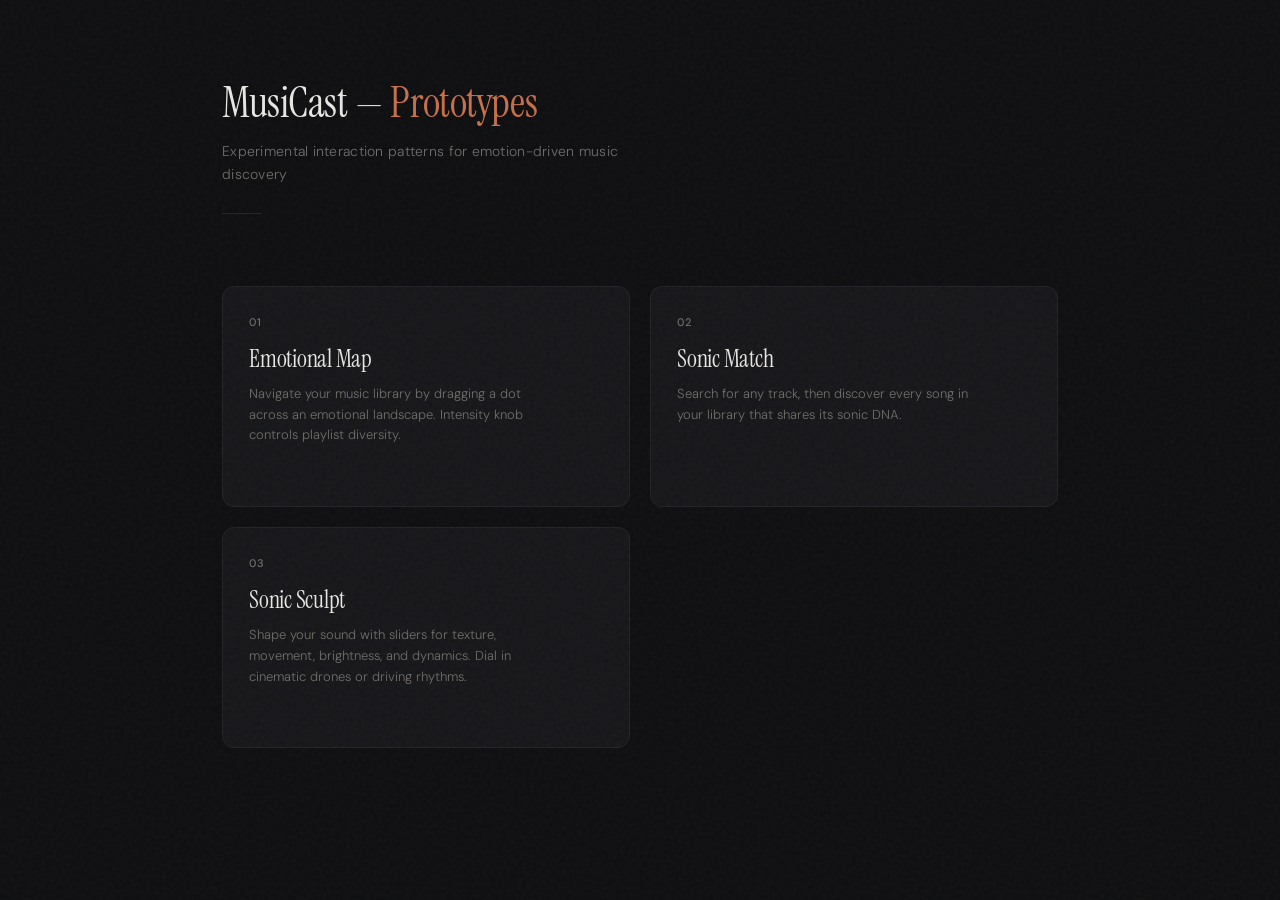
==== prototypes/index.html @ 8680b243 "Split analyzer into db/extractor/analyzer, add librosa feature extraction and prototypes Architectur" ====
<!DOCTYPE html>
<html lang="en">
<head>
<meta charset="UTF-8">
<meta name="viewport" content="width=device-width, initial-scale=1.0">
<title>MusiCast — Prototypes</title>
<style>
  @import url('https://fonts.googleapis.com/css2?family=DM+Sans:ital,opsz,wght@0,9..40,300;0,9..40,400;0,9..40,500;1,9..40,300&family=Instrument+Serif:ital@0;1&display=swap');

  *, *::before, *::after { margin: 0; padding: 0; box-sizing: border-box; }

  :root {
    --bg: #0e0e10;
    --surface: #161619;
    --border: #222226;
    --text: #e8e6e3;
    --text-muted: #6e6d6a;
    --accent: #c4704b;
    --accent-glow: rgba(196, 112, 75, 0.08);
  }

  body {
    font-family: 'DM Sans', sans-serif;
    background: var(--bg);
    color: var(--text);
    min-height: 100vh;
    -webkit-font-smoothing: antialiased;
  }

  /* --- Grain overlay --- */
  body::after {
    content: '';
    position: fixed; inset: 0;
    background-image: url("data:image/svg+xml,%3Csvg viewBox='0 0 256 256' xmlns='http://www.w3.org/2000/svg'%3E%3Cfilter id='n'%3E%3CfeTurbulence type='fractalNoise' baseFrequency='0.9' numOctaves='4' stitchTiles='stitch'/%3E%3C/filter%3E%3Crect width='100%25' height='100%25' filter='url(%23n)' opacity='0.04'/%3E%3C/svg%3E");
    pointer-events: none;
    z-index: 100;
  }

  .page {
    max-width: 900px;
    margin: 0 auto;
    padding: 80px 32px 120px;
  }

  /* --- Header --- */
  .header {
    margin-bottom: 72px;
  }

  .header h1 {
    font-family: 'Instrument Serif', serif;
    font-weight: 400;
    font-size: 42px;
    letter-spacing: -0.01em;
    line-height: 1.1;
    color: var(--text);
  }

  .header h1 span {
    color: var(--accent);
  }

  .header p {
    margin-top: 14px;
    font-size: 14px;
    font-weight: 300;
    color: var(--text-muted);
    letter-spacing: 0.02em;
    max-width: 440px;
    line-height: 1.6;
  }

  .divider {
    width: 40px;
    height: 1px;
    background: var(--border);
    margin-top: 28px;
  }

  /* --- Prototype grid --- */
  .grid {
    display: grid;
    grid-template-columns: repeat(auto-fill, minmax(280px, 1fr));
    gap: 20px;
  }

  .card {
    position: relative;
    display: flex;
    flex-direction: column;
    justify-content: space-between;
    background: var(--surface);
    border: 1px solid var(--border);
    border-radius: 12px;
    padding: 28px 26px 24px;
    min-height: 210px;
    text-decoration: none;
    color: inherit;
    transition: border-color 0.4s ease, box-shadow 0.4s ease, transform 0.3s ease;
    overflow: hidden;
  }

  .card::before {
    content: '';
    position: absolute;
    top: -60px; right: -60px;
    width: 160px; height: 160px;
    border-radius: 50%;
    background: var(--accent-glow);
    filter: blur(40px);
    opacity: 0;
    transition: opacity 0.5s ease;
    pointer-events: none;
  }

  .card:hover {
    border-color: rgba(196, 112, 75, 0.25);
    box-shadow: 0 4px 40px rgba(0, 0, 0, 0.3);
    transform: translateY(-2px);
  }

  .card:hover::before {
    opacity: 1;
  }

  .card-number {
    font-size: 11px;
    font-weight: 500;
    letter-spacing: 0.08em;
    color: var(--text-muted);
    margin-bottom: 16px;
  }

  .card-body {
    flex: 1;
  }

  .card h2 {
    font-family: 'Instrument Serif', serif;
    font-weight: 400;
    font-size: 24px;
    line-height: 1.2;
    margin-bottom: 10px;
    letter-spacing: -0.01em;
  }

  .card p {
    font-size: 13px;
    font-weight: 300;
    color: var(--text-muted);
    line-height: 1.6;
    max-width: 300px;
  }

  .card-footer {
    display: flex;
    align-items: center;
    gap: 6px;
    margin-top: 20px;
    font-size: 12px;
    font-weight: 400;
    color: var(--accent);
    letter-spacing: 0.02em;
    opacity: 0;
    transform: translateX(-4px);
    transition: opacity 0.3s ease, transform 0.3s ease;
  }

  .card:hover .card-footer {
    opacity: 1;
    transform: translateX(0);
  }

  .card-footer svg {
    width: 14px; height: 14px;
    stroke: var(--accent);
    fill: none;
    stroke-width: 2;
    stroke-linecap: round;
    stroke-linejoin: round;
  }

  /* --- Entrance animation --- */
  @keyframes fadeUp {
    from { opacity: 0; transform: translateY(16px); }
    to { opacity: 1; transform: translateY(0); }
  }

  .header { animation: fadeUp 0.6s ease both; }
  .card { animation: fadeUp 0.6s ease both; }
  .card:nth-child(1) { animation-delay: 0.15s; }
  .card:nth-child(2) { animation-delay: 0.25s; }
  .card:nth-child(3) { animation-delay: 0.35s; }
  .card:nth-child(4) { animation-delay: 0.45s; }
</style>
</head>
<body>

<div class="page">
  <header class="header">
    <h1>MusiCast — <span>Prototypes</span></h1>
    <p>Experimental interaction patterns for emotion-driven music discovery</p>
    <div class="divider"></div>
  </header>

  <div class="grid">

    <a href="emotional-map.html" class="card">
      <span class="card-number">01</span>
      <div class="card-body">
        <h2>Emotional Map</h2>
        <p>Navigate your music library by dragging a dot across an emotional landscape. Intensity knob controls playlist diversity.</p>
      </div>
      <div class="card-footer">
        Open prototype
        <svg viewBox="0 0 24 24"><line x1="5" y1="12" x2="19" y2="12"/><polyline points="12 5 19 12 12 19"/></svg>
      </div>
    </a>

    <a href="sonic-match.html" class="card">
      <span class="card-number">02</span>
      <div class="card-body">
        <h2>Sonic Match</h2>
        <p>Search for any track, then discover every song in your library that shares its sonic DNA.</p>
      </div>
      <div class="card-footer">
        Open prototype
        <svg viewBox="0 0 24 24"><line x1="5" y1="12" x2="19" y2="12"/><polyline points="12 5 19 12 12 19"/></svg>
      </div>
    </a>

    <a href="sonic-sculpt.html" class="card">
      <span class="card-number">03</span>
      <div class="card-body">
        <h2>Sonic Sculpt</h2>
        <p>Shape your sound with sliders for texture, movement, brightness, and dynamics. Dial in cinematic drones or driving rhythms.</p>
      </div>
      <div class="card-footer">
        Open prototype
        <svg viewBox="0 0 24 24"><line x1="5" y1="12" x2="19" y2="12"/><polyline points="12 5 19 12 12 19"/></svg>
      </div>
    </a>

    <!-- Add more cards here:
    <a href="next-prototype.html" class="card">
      <span class="card-number">02</span>
      <div class="card-body">
        <h2>Title</h2>
        <p>Description.</p>
      </div>
      <div class="card-footer">
        Open prototype
        <svg viewBox="0 0 24 24"><line x1="5" y1="12" x2="19" y2="12"/><polyline points="12 5 19 12 12 19"/></svg>
      </div>
    </a>
    -->

  </div>
</div>

</body>
</html>
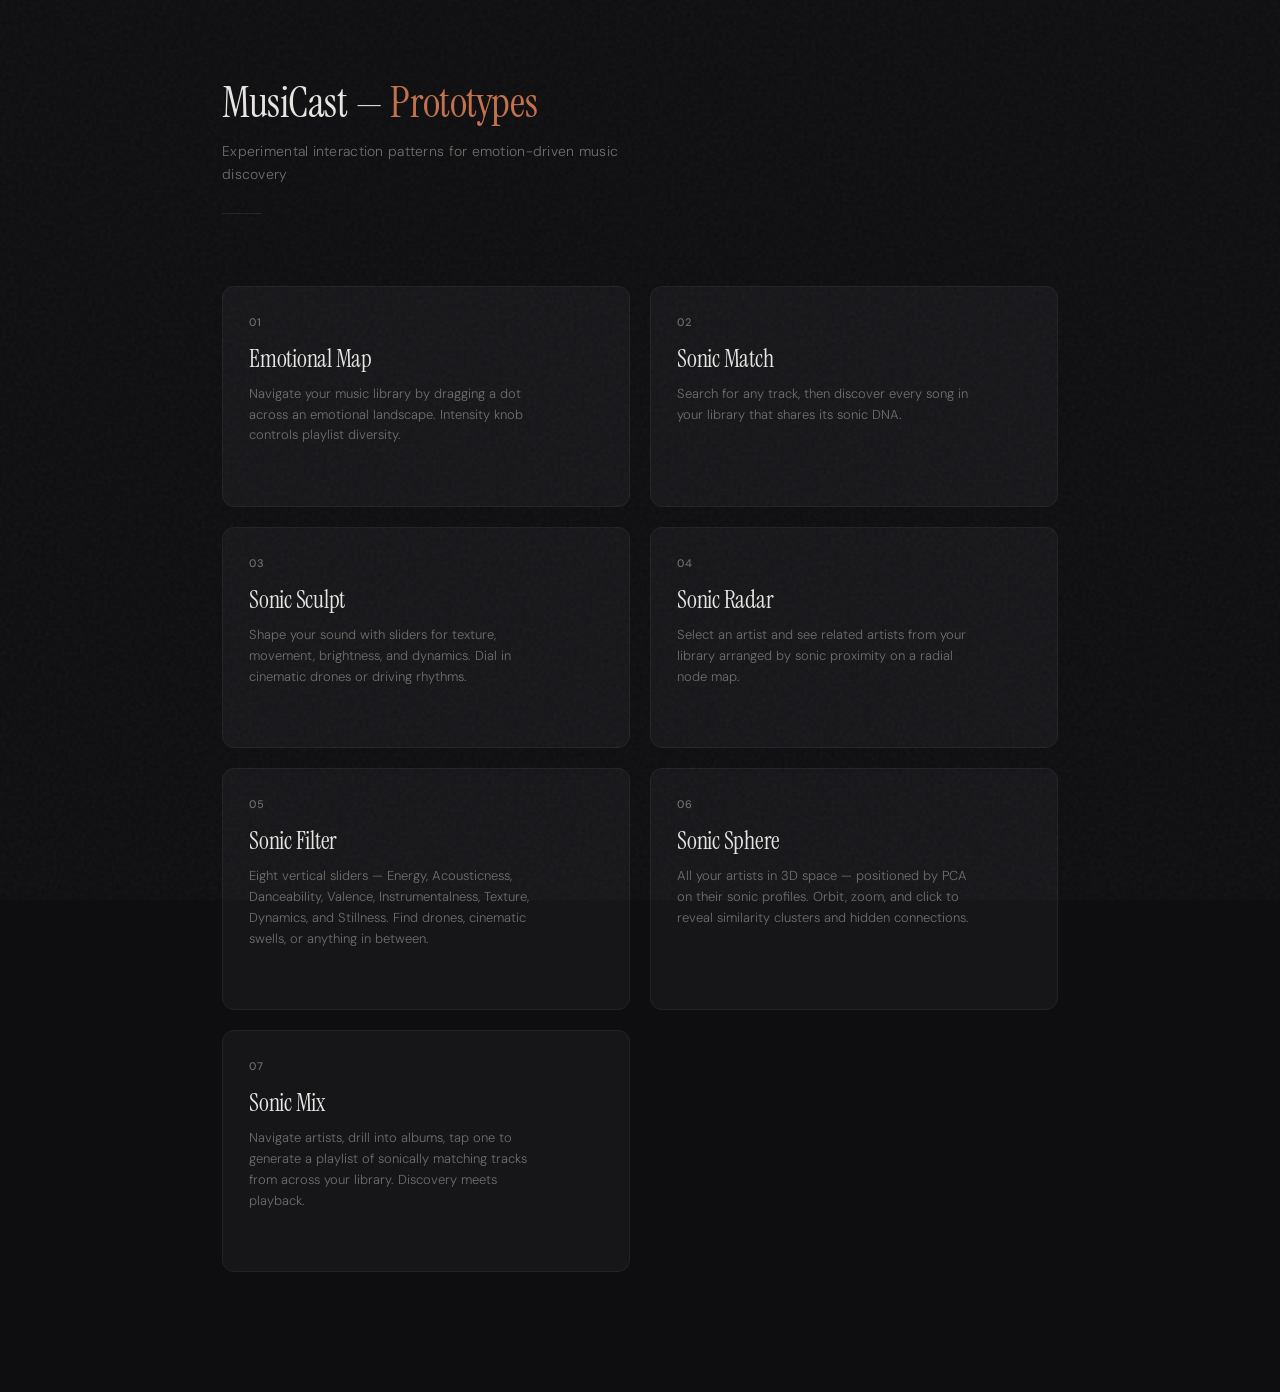
==== commit 6968cc37: "Add sonic prototypes (radar, filter, mix, sphere) and Essentia research Four new interactive prototy" ====
--- a/prototypes/index.html
+++ b/prototypes/index.html
@@ -192,6 +192,9 @@
   .card:nth-child(2) { animation-delay: 0.25s; }
   .card:nth-child(3) { animation-delay: 0.35s; }
   .card:nth-child(4) { animation-delay: 0.45s; }
+  .card:nth-child(5) { animation-delay: 0.55s; }
+  .card:nth-child(6) { animation-delay: 0.65s; }
+  .card:nth-child(7) { animation-delay: 0.75s; }
 </style>
 </head>
 <body>
@@ -241,6 +244,54 @@
       </div>
     </a>
 
+    <a href="sonic-radar.html" class="card">
+      <span class="card-number">04</span>
+      <div class="card-body">
+        <h2>Sonic Radar</h2>
+        <p>Select an artist and see related artists from your library arranged by sonic proximity on a radial node map.</p>
+      </div>
+      <div class="card-footer">
+        Open prototype
+        <svg viewBox="0 0 24 24"><line x1="5" y1="12" x2="19" y2="12"/><polyline points="12 5 19 12 12 19"/></svg>
+      </div>
+    </a>
+
+    <a href="sonic-filter.html" class="card">
+      <span class="card-number">05</span>
+      <div class="card-body">
+        <h2>Sonic Filter</h2>
+        <p>Eight vertical sliders — Energy, Acousticness, Danceability, Valence, Instrumentalness, Texture, Dynamics, and Stillness. Find drones, cinematic swells, or anything in between.</p>
+      </div>
+      <div class="card-footer">
+        Open prototype
+        <svg viewBox="0 0 24 24"><line x1="5" y1="12" x2="19" y2="12"/><polyline points="12 5 19 12 12 19"/></svg>
+      </div>
+    </a>
+
+    <a href="sonic-sphere.html" class="card">
+      <span class="card-number">06</span>
+      <div class="card-body">
+        <h2>Sonic Sphere</h2>
+        <p>All your artists in 3D space — positioned by PCA on their sonic profiles. Orbit, zoom, and click to reveal similarity clusters and hidden connections.</p>
+      </div>
+      <div class="card-footer">
+        Open prototype
+        <svg viewBox="0 0 24 24"><line x1="5" y1="12" x2="19" y2="12"/><polyline points="12 5 19 12 12 19"/></svg>
+      </div>
+    </a>
+
+    <a href="sonic-mix.html" class="card">
+      <span class="card-number">07</span>
+      <div class="card-body">
+        <h2>Sonic Mix</h2>
+        <p>Navigate artists, drill into albums, tap one to generate a playlist of sonically matching tracks from across your library. Discovery meets playback.</p>
+      </div>
+      <div class="card-footer">
+        Open prototype
+        <svg viewBox="0 0 24 24"><line x1="5" y1="12" x2="19" y2="12"/><polyline points="12 5 19 12 12 19"/></svg>
+      </div>
+    </a>
+
     <!-- Add more cards here:
     <a href="next-prototype.html" class="card">
       <span class="card-number">02</span>
